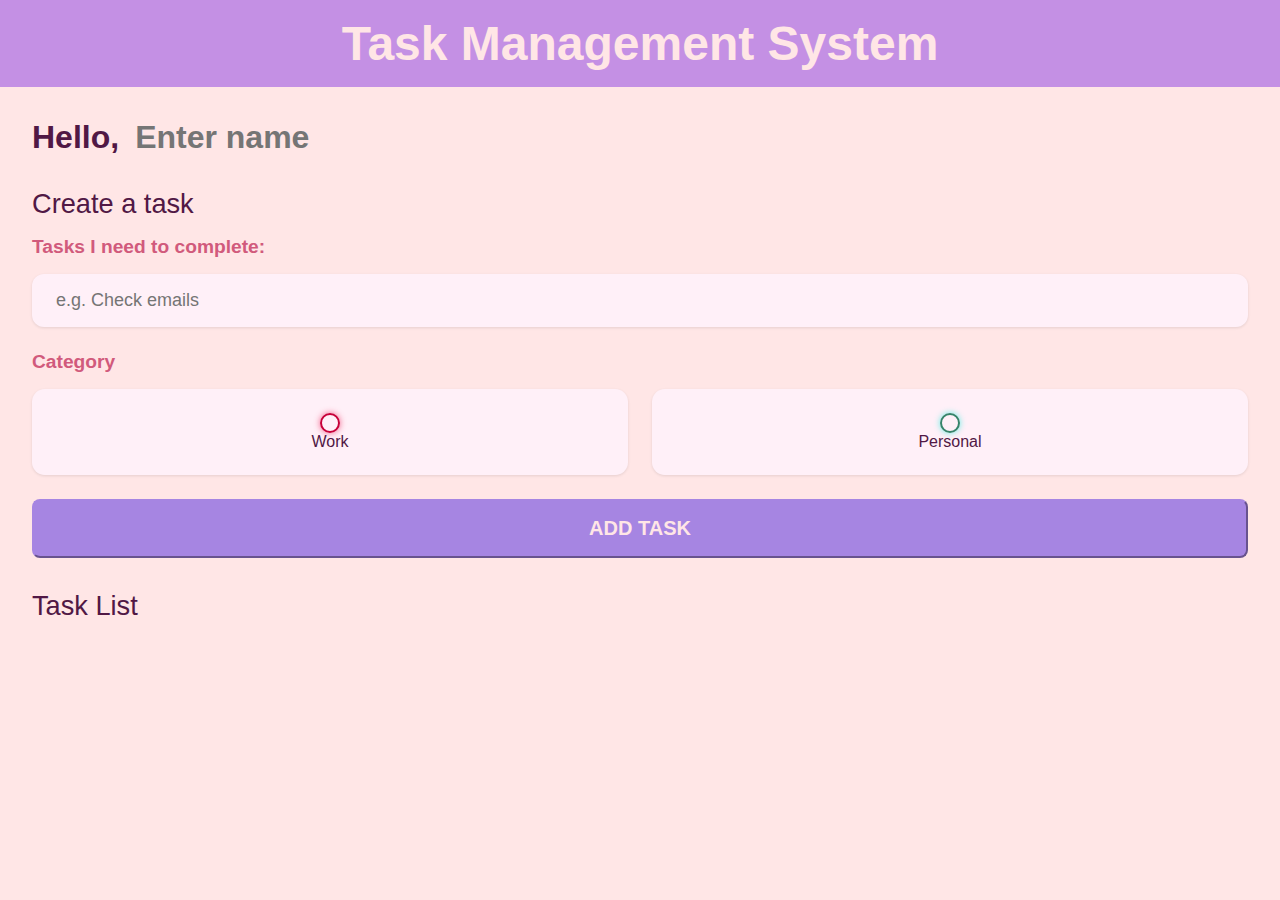
==== index.html @ f50f7c60 "Update index.html" ====
<!DOCTYPE html>
<html lang="en">
<head>
    <meta charset="UTF-8">
    <meta http-equiv="X-UA-Compatible" content="IE=edge">
    <meta name="viewport" content="width=device-width, initial-scale=1.0">
    <title>Task Manager</title>
    <link rel="stylesheet" href="css/stylesheet.css">
</head>
<body>
    <header>
        <h1>Task Management System</h1>
    </header>
    <main>
        <section class="introduction">
            <h2 class="welcome">
                Hello, <input type="text" id="yourName" placeholder="Enter name">
            </h2>
        </section>
        <section class="createTask">
            <h3>Create a task</h3>
            <form id="newTaskForm">
                <h4>Tasks I need to complete:</h4>
                <input type="text" placeholder="e.g. Check emails" name="content" id="content">

                <h4>Category</h4>
                <div class="options">
                    <label>
                        <input type="radio" name="option" id="firstOption" value="Work">
                        <span class="bubble work"></span>
                        <div>Work</div>
                    </label>

                    <label>
                        <input type="radio" name="option" id="secondOption" value="Personal">
                        <span class="bubble personal"></span>
                        <div>Personal</div>
                    </label>

                </div>

                <input type="submit" value="Add task">
            </form>
        </section>
        <section class="taskList" id="taskList">
            <h3>Task List</h3>
            <!-- <div class="list" id="list">
                <div class="taskItem">
                    <label>
                        <input type="checkbox">
                        <span class="bubble work"></span>
                    </label>

                    <div class="taskContent">
                        <input type="text" value="Check emails" readonly>
                    </div>

                    <div class="actions">
                        <button class="edit">Edit</button>
                        <button class="delete">Delete</button>
                    </div>
                </div>

                <div class="taskItem">
                    <label>
                        <input type="checkbox">
                        <span class="bubble personal"></span>
                    </label>

                    <div class="taskContent">
                        <input type="text" value="Call husband" readonly>
                    </div>

                    <div class="actions">
                        <button class="edit">Edit</button>
                        <button class="delete">Delete</button>
                    </div>
                </div>
            </div> -->

        </section> 
    </main>
    <script src="javascript.js"></script>
</body>
</html>
---- css/stylesheet.css ----
* {
	margin: 0;
	padding: 0;
	box-sizing: border-box;
	font-family:'Gill Sans', 'Gill Sans MT', Calibri, 'Trebuchet MS', sans-serif;
}

body {
    background: #FFE6E6;
    color: #511845;
}

header {
    background-color: #C490E4;
    color: #FFE6E6;
    font-size: 1.5rem;
    padding-top: 1rem;
	padding-bottom: 1rem;
	padding-left: 2rem;
	padding-right: 2rem;
    text-align: center;
}

section {
    margin-top: 2rem;
	margin-bottom: 2rem;
	padding-left: 2rem;
	padding-right: 2rem;
}

.introduction, .welcome {
    display: flex;
    color:#511845;
    font-size: 2rem;
    font-weight: bolder;
}

.introduction input, .welcome input {
    color:#511845;
    font-size: 2rem;
    margin-left: 1rem;
    flex: 1 1 0%;
    min-width: 0;
    font-weight: bolder;
}

h3 {
    color:#511845;
    font-size: 1.7rem;
    font-weight: 400;
    margin-bottom: 1rem;
}

h4 {
    color: #D15A7C;
    font-size: 1.2rem;
    font-weight: bolder;
    margin-bottom: 1rem;
}

.createTask input[type="text"] {
    display: block;
    width: 100%;
    font-size: 1.125rem;
    padding: 1rem 1.5rem;
    margin-bottom: 1.5rem;
    border-radius: 0.75rem;
    background-color: #FFF0F8;
    color:#511845;
    box-shadow: 0 1px 3px rgba(0, 0, 0, 0.1);
}

.createTask .options {
    display: grid;
    grid-template-columns: repeat(2, 1fr);
    grid-gap: 1.5rem;
    margin-bottom: 1.5rem;
}

.createTask .options label {
    background-color: #FFF0F8;
    box-shadow: 0 1px 3px rgba(0, 0, 0, 0.1);
    display: flex;
    flex-direction: column;
    align-items: center;
    justify-content: center;
    padding: 1.5rem;
    border-radius: 0.8rem;
    cursor: pointer;
}

button, input[type="text"] {
	appearance: none;
	border: none;
	outline: none;
	background: none;
	cursor: initial;
}

input[type="radio"],
input[type="checkbox"] {
	display: none;
}

.bubble {
	display: flex;
	align-items: center;
	justify-content: center;
	width: 20px;
	height: 20px;
	border-radius: 999px;
	border: 2px solid #C70039;
	box-shadow: 0px 0px 6px rgba(238, 58, 106, 0.8);
}

.bubble.personal {
	border-color: #36846B;
	box-shadow: 0px 0px 6px rgba(58, 238, 223, 0.8);
}

.bubble::after {
	content: '';
	display: block;
	opacity: 0;
	width: 0px;
	height: 0px;
	background-color: #C70039;
	box-shadow: 0px 0px 6px rgba(238, 58, 106, 0.8);
	border-radius: 999px;
	transition: 0.3s ease-in-out;
}

.bubble.personal::after {
	background-color: #36846B;
	box-shadow: 0px 0px 6px rgba(58, 238, 223, 0.8);
}

input:checked ~ .bubble::after {
	width: 10px;
	height: 10px;
	opacity: 1;
}

.taskList label div, #options label div {
	color: #511845;
	font-size: 1.25rem;
	margin-top: 1rem;
}

.createTask input[type="submit"] {
	display: block;
	width: 100%;
	font-size: 1.25rem;
	padding: 1rem 1.5rem;
	color: #FFE6E6;
	font-weight: bolder;
	text-transform: uppercase;
	background-color: #A685E2;
	border-radius: 0.5rem;
	border-color:#A685E2;
	cursor: pointer;
	transition: 0.3s ease-out;
}

.createTask input[type="submit"]:hover {
	opacity: 0.5;
}

.taskList .list {
	margin: 1rem 0;
}

.taskList .taskItem {
	display: flex;
	align-items: center;
	background-color: #FFF0F8;
	padding: 1rem;
	border-radius: 0.5rem;
	box-shadow:  0 1px 3px rgba(0, 0, 0, 0.1);
	margin-bottom: 1rem;
}

.taskItem label {
	display: block;
	margin-right: 1rem;
	cursor: pointer;
}

.taskItem .taskContent {
	flex: 1 1 0%;
}

.taskItem .taskContent input {
	color: #511845;
	font-size: 1.25rem;
}

.taskItem .actions {
	display: flex;
	align-items: center;
}

.taskItem .actions button {
	display: block;
	padding: 0.5rem;
	border-radius: 0.25rem;
	color: #FFE6E6;
	cursor: pointer;
	transition: 0.3s ease-in-out;
}

.taskItem .actions button:hover {
	opacity: 0.8;
}

.taskItem .actions .edit {
	margin-right: 0.5rem;
	background-color: #D15A7C;
}

.taskItem .actions .delete {
	background-color: #FF5733;
}

.taskItem.done .taskContent input {
	text-decoration: line-through;
	color: #CCA2E1;
}
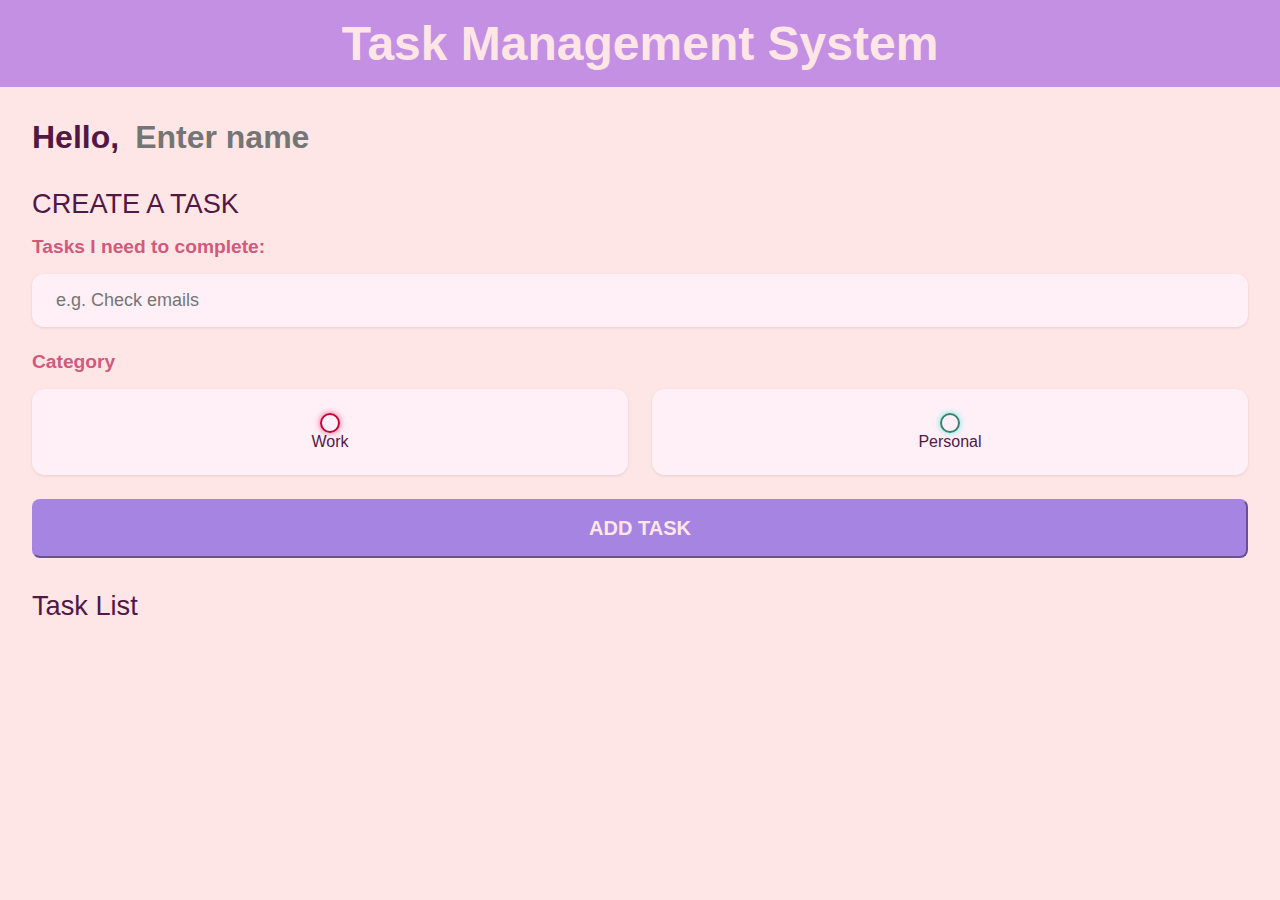
==== commit 5a23c56b: "Update index.html" ====
--- a/index.html
+++ b/index.html
@@ -12,13 +12,17 @@
         <h1>Task Management System</h1>
     </header>
     <main>
+        <!-- Greeting -->
         <section class="introduction">
             <h2 class="welcome">
                 Hello, <input type="text" id="yourName" placeholder="Enter name">
             </h2>
         </section>
+        <!-- End of Greeting -->
+
+        <!-- New Task -->
         <section class="createTask">
-            <h3>Create a task</h3>
+            <h3>CREATE A TASK</h3>
             <form id="newTaskForm">
                 <h4>Tasks I need to complete:</h4>
                 <input type="text" placeholder="e.g. Check emails" name="content" id="content">
@@ -44,42 +48,9 @@
         </section>
         <section class="taskList" id="taskList">
             <h3>Task List</h3>
-            <!-- <div class="list" id="list">
-                <div class="taskItem">
-                    <label>
-                        <input type="checkbox">
-                        <span class="bubble work"></span>
-                    </label>
-
-                    <div class="taskContent">
-                        <input type="text" value="Check emails" readonly>
-                    </div>
-
-                    <div class="actions">
-                        <button class="edit">Edit</button>
-                        <button class="delete">Delete</button>
-                    </div>
-                </div>
-
-                <div class="taskItem">
-                    <label>
-                        <input type="checkbox">
-                        <span class="bubble personal"></span>
-                    </label>
-
-                    <div class="taskContent">
-                        <input type="text" value="Call husband" readonly>
-                    </div>
-
-                    <div class="actions">
-                        <button class="edit">Edit</button>
-                        <button class="delete">Delete</button>
-                    </div>
-                </div>
-            </div> -->
-
+            <div class="list" id="list"></div>
         </section> 
     </main>
-    <script src="javascript.js"></script>
+    <script src="/js/javascript.js"></script>
 </body>
 </html>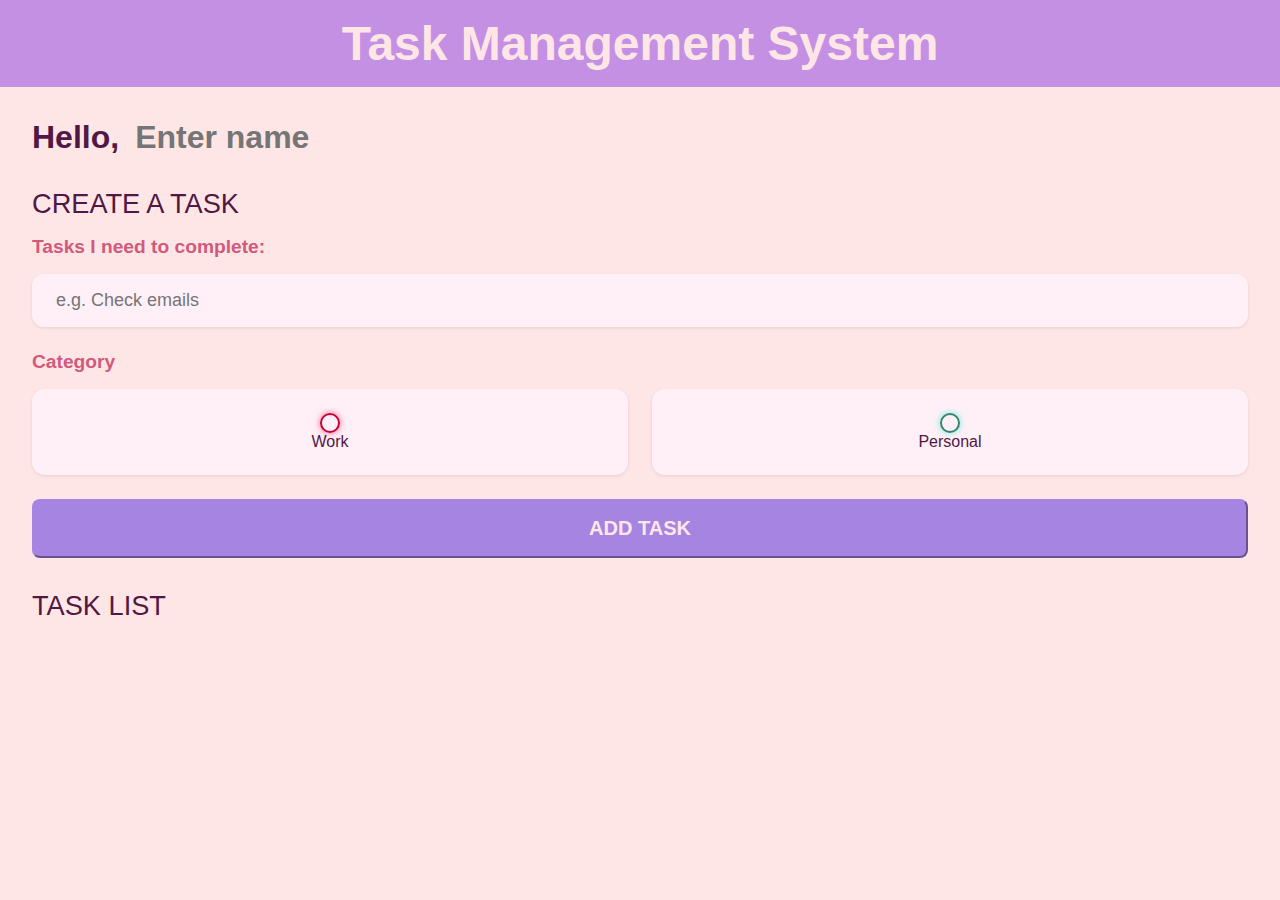
==== commit 8e142f58: "Update index.html" ====
--- a/index.html
+++ b/index.html
@@ -47,7 +47,7 @@
             </form>
         </section>
         <section class="taskList" id="taskList">
-            <h3>Task List</h3>
+            <h3>TASK LIST</h3>
             <div class="list" id="list"></div>
         </section> 
     </main>
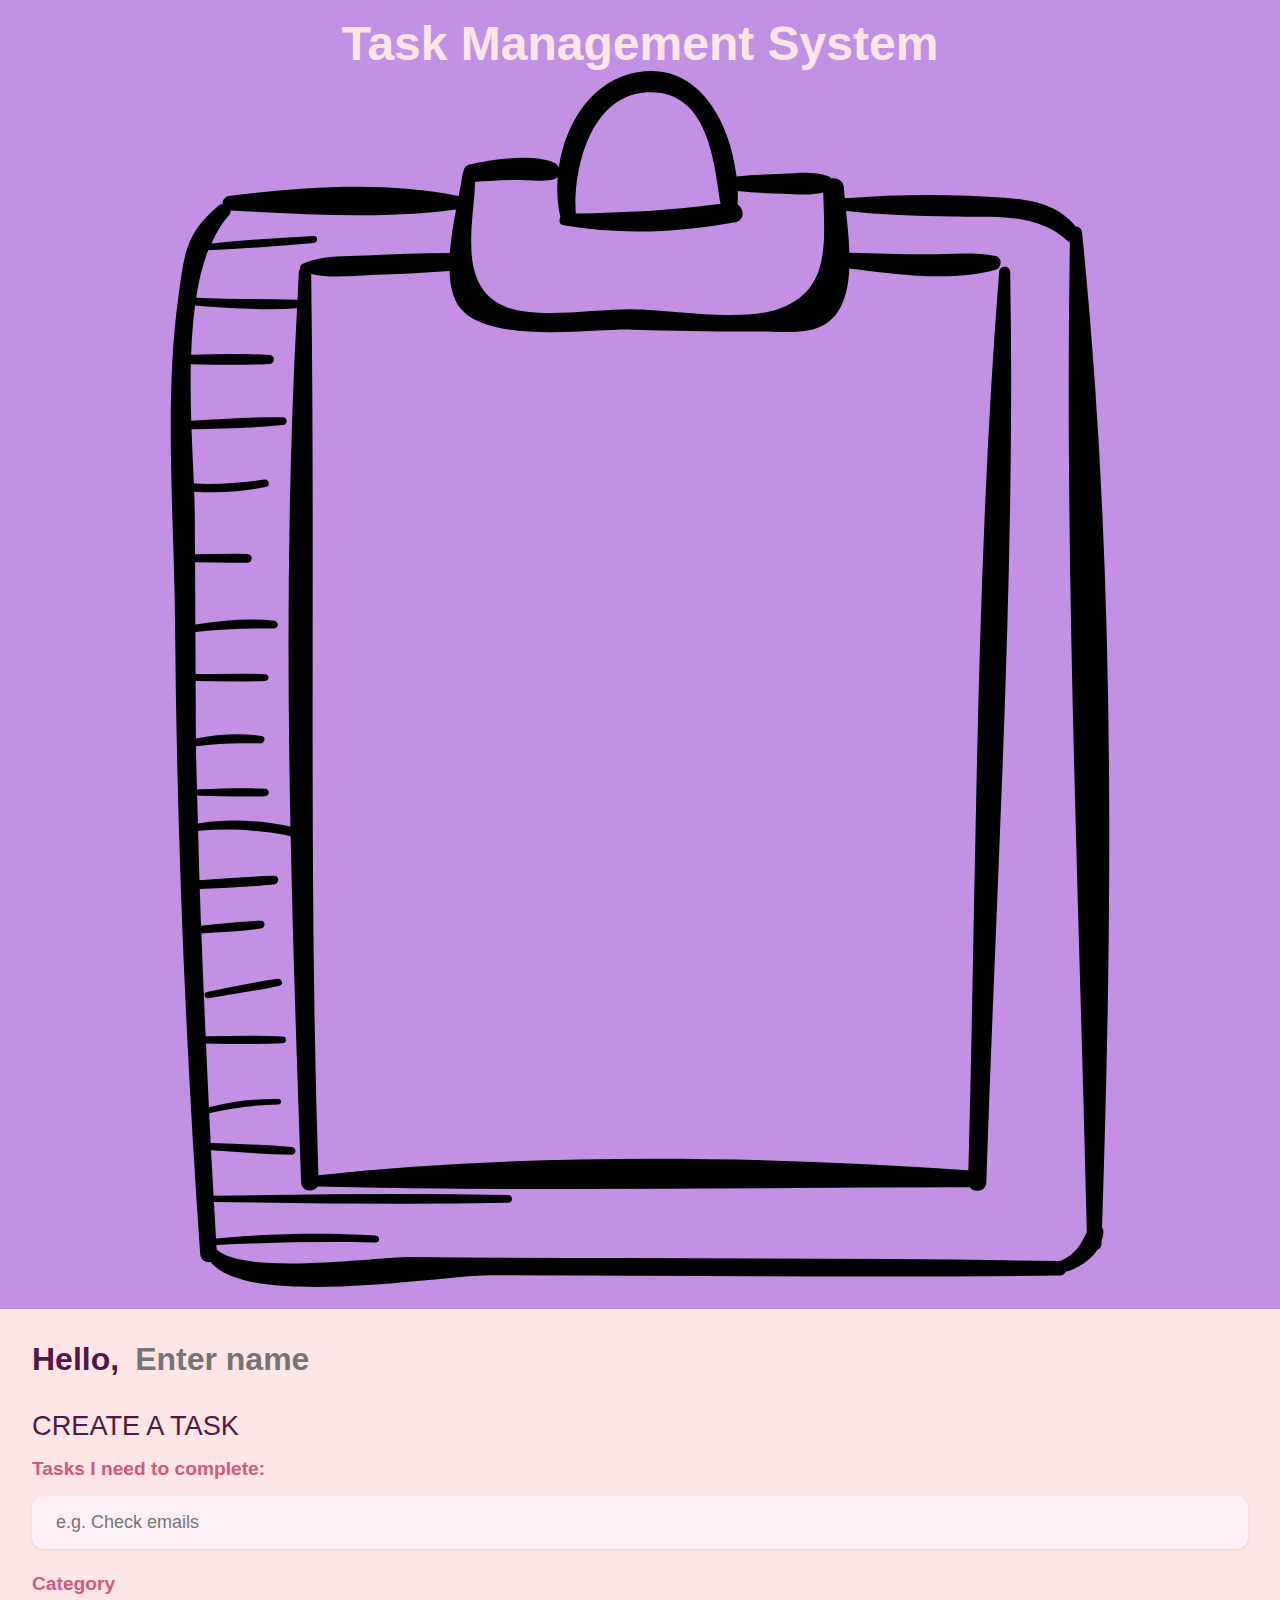
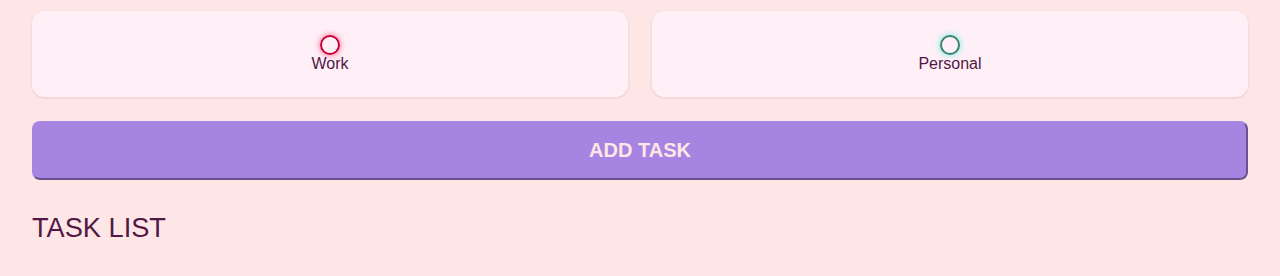
==== commit 4f7000be: "Update index.html" ====
--- a/index.html
+++ b/index.html
@@ -8,8 +8,10 @@
     <link rel="stylesheet" href="css/stylesheet.css">
 </head>
 <body>
+    <!--Name of app-->
     <header>
         <h1>Task Management System</h1>
+        <img src="/images/notepad.svg" id="notepad" alt="notepad">
     </header>
     <main>
         <!-- Greeting -->
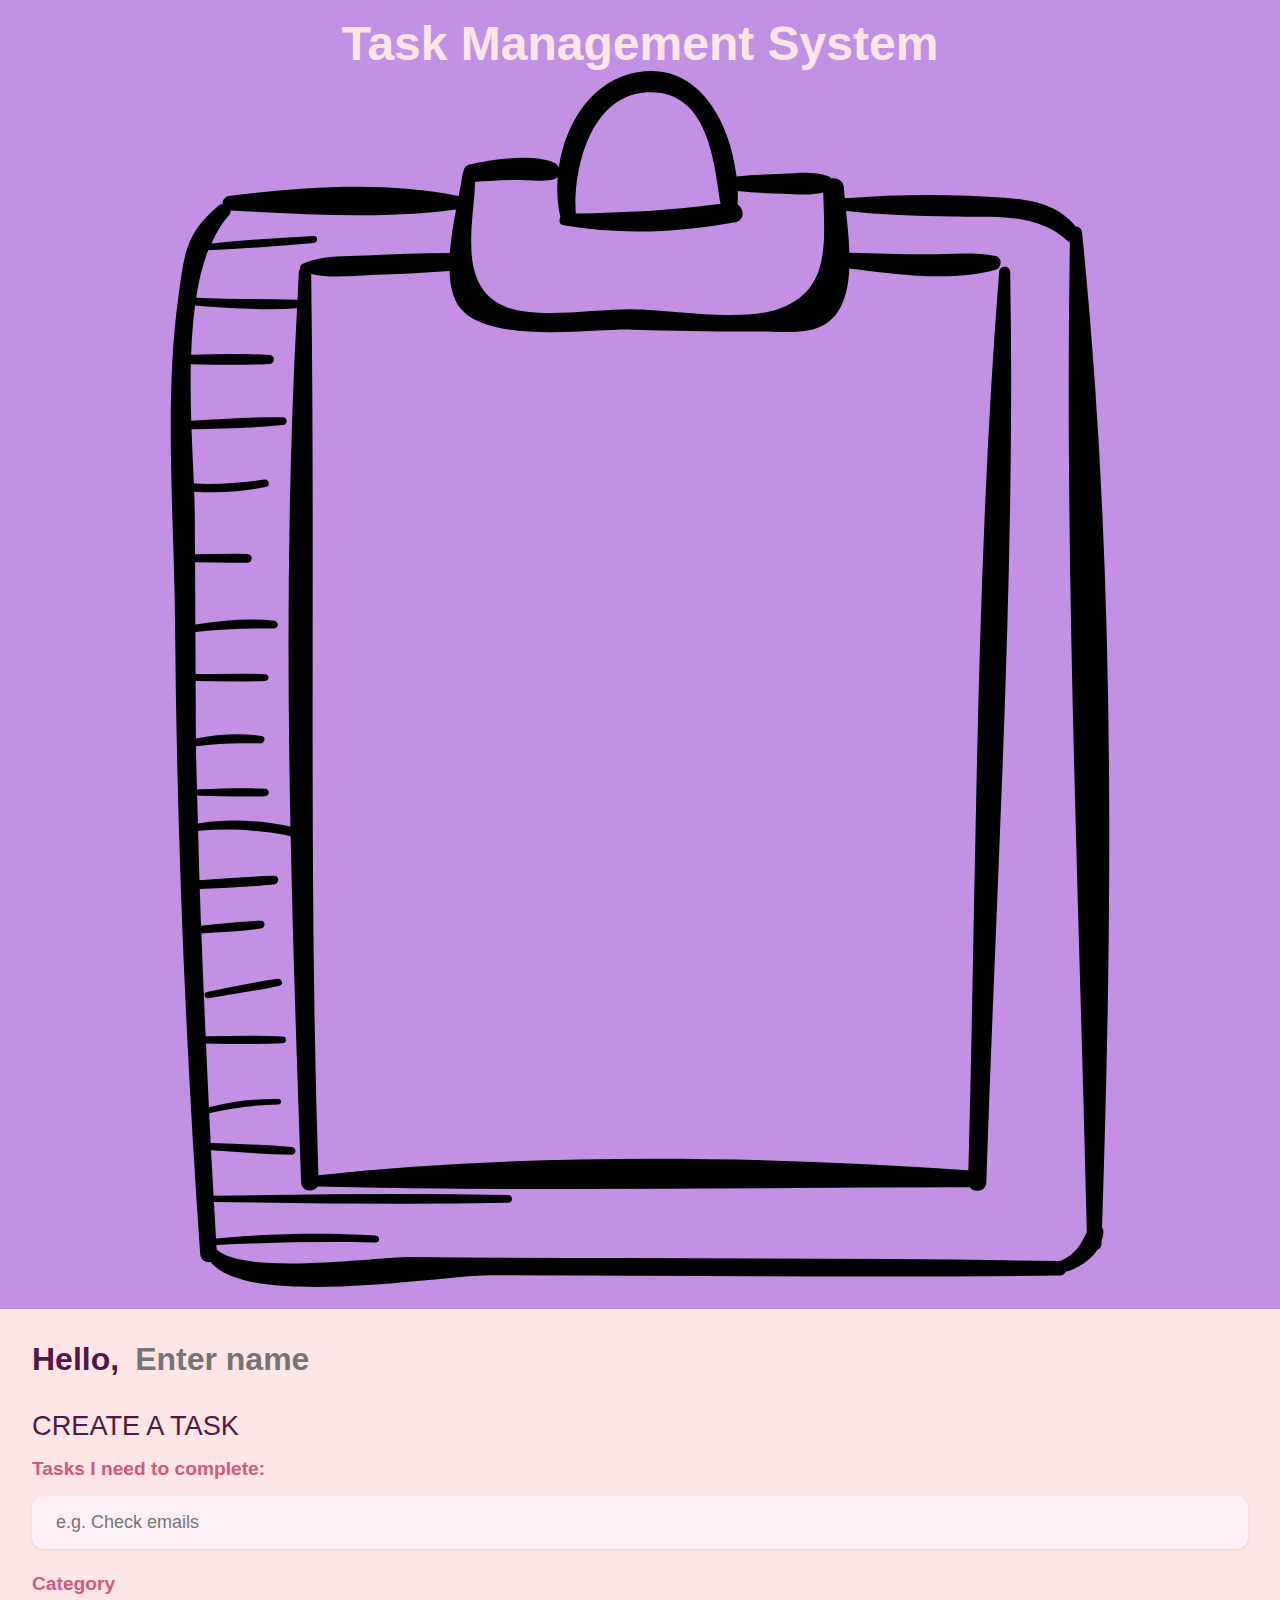
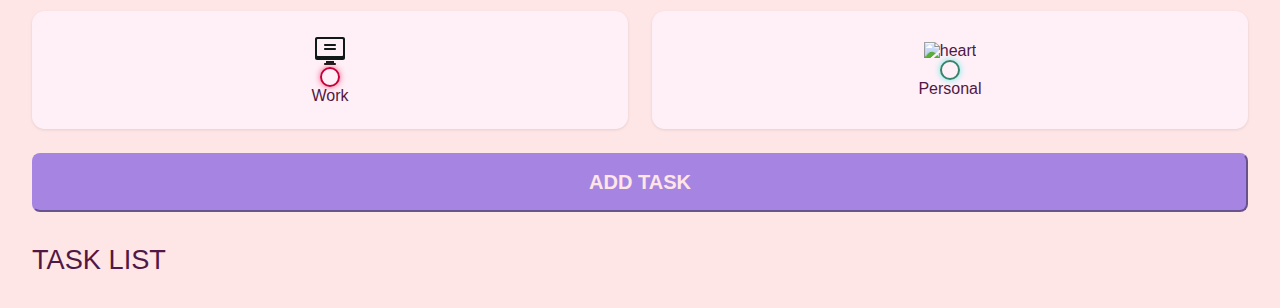
==== commit 142b2782: "Update index.html" ====
--- a/index.html
+++ b/index.html
@@ -32,12 +32,14 @@
                 <h4>Category</h4>
                 <div class="options">
                     <label>
+                        <img src="/images/work.svg" id="work" alt="computer">
                         <input type="radio" name="option" id="firstOption" value="Work">
                         <span class="bubble work"></span>
                         <div>Work</div>
                     </label>
 
                     <label>
+                        <img src="/images/personal.svg" id="personal" alt="heart">
                         <input type="radio" name="option" id="secondOption" value="Personal">
                         <span class="bubble personal"></span>
                         <div>Personal</div>
